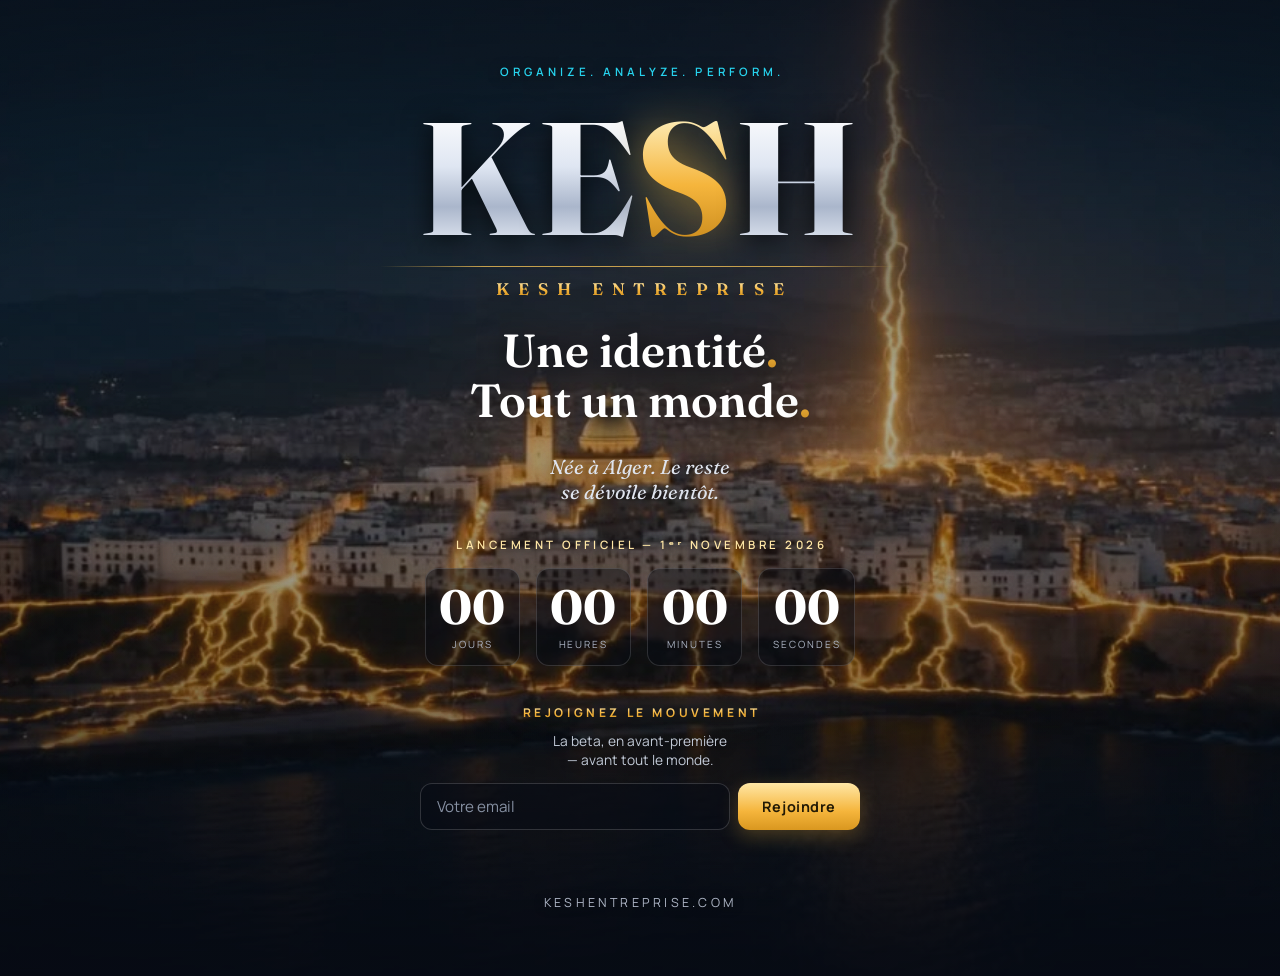
==== index.html @ 9e6f1f20 "feat(teaser): touche Algérie dans le slogan — "Née à Alger" - Sous-titre : "Née à Alger. Le reste se" ====
<!doctype html>
<html lang="fr">
<head>
<meta charset="utf-8">
<meta name="viewport" content="width=device-width, initial-scale=1, viewport-fit=cover">
<title>KESH Entreprise — Une identité. Tout un monde.</title>
<meta name="description" content="Née à Alger. Le reste se dévoile bientôt. Rejoignez le mouvement — avant tout le monde. Lancement : 01.11.2026.">
<meta property="og:site_name" content="KESH">
<meta property="og:type" content="website">
<meta property="og:url" content="https://keshentreprise.com">
<meta property="og:locale" content="fr_FR">
<meta property="og:title" content="KESH — Une identité. Tout un monde.">
<meta property="og:description" content="Née à Alger. Le reste se dévoile bientôt. Rejoignez le mouvement — avant tout le monde. 01.11.2026.">
<meta property="og:image" content="https://keshentreprise.com/assets/og-image.jpg?v=2">
<meta property="og:image:secure_url" content="https://keshentreprise.com/assets/og-image.jpg?v=2">
<meta property="og:image:type" content="image/jpeg">
<meta property="og:image:width" content="1200">
<meta property="og:image:height" content="630">
<meta property="og:image:alt" content="KESH — Une identité. Tout un monde.">
<meta name="twitter:card" content="summary_large_image">
<meta name="twitter:title" content="KESH — Une identité. Tout un monde.">
<meta name="twitter:description" content="Née à Alger. Le reste se dévoile bientôt. Rejoignez le mouvement — avant tout le monde. 01.11.2026.">
<meta name="twitter:image" content="https://keshentreprise.com/assets/og-image.jpg?v=2">
<meta name="theme-color" content="#070b14">
<link rel="preconnect" href="https://fonts.googleapis.com">
<link rel="preconnect" href="https://fonts.gstatic.com" crossorigin>
<link href="https://fonts.googleapis.com/css2?family=Fraunces:ital,opsz,wght@0,9..144,400;0,9..144,600;0,9..144,700;1,9..144,400&family=Manrope:wght@400;500;600;700;800&display=swap" rel="stylesheet">
<style>
  :root{
    --navy:#070b14; --text:#fff; --body:#c7d0db; --cyan:#27d3ee; --gold:#c6a14f; --gold-hot:#ffe7a6;
    --gold-grad:linear-gradient(180deg,#fff6cc 0%,#f5b53c 55%,#c6871a 100%);
    --chrome:linear-gradient(180deg,#ffffff 0%,#dfe6f2 42%,#aab6cb 70%,#e9eef7 100%);
  }
  *{box-sizing:border-box;margin:0;padding:0}
  html,body{height:100%}
  body{font-family:"Manrope",ui-sans-serif,system-ui,sans-serif;color:var(--body);background:var(--navy);overflow-x:hidden;-webkit-font-smoothing:antialiased}

  .grain{position:fixed;inset:0;z-index:2;pointer-events:none;opacity:.05;mix-blend-mode:overlay;
    background-image:url("data:image/svg+xml,%3Csvg xmlns='http://www.w3.org/2000/svg'%3E%3Cfilter id='n'%3E%3CfeTurbulence type='fractalNoise' baseFrequency='0.82' numOctaves='2' stitchTiles='stitch'/%3E%3C/filter%3E%3Crect width='100%25' height='100%25' filter='url(%23n)'/%3E%3C/svg%3E");}

  .hero{position:relative;min-height:100svh;display:flex;align-items:center;justify-content:center;overflow:hidden;
    padding:calc(clamp(2.4rem,6vw,4rem) + env(safe-area-inset-top)) 1.25rem clamp(2.6rem,6vw,4rem)}

  /* Fond = la vidéo (baie d'Alger / foudre dorée). Sous la vidéo, une couche image animée en CSS
     pur (Ken Burns) : elle bouge sur TOUS les appareils même si l'autoplay vidéo est bloqué (mobile).
     La vidéo se fond par-dessus dès qu'elle démarre. Rien d'autre — simple et fluide. */
  .hero-kb{position:absolute;inset:-4% -4% -4% -4%;z-index:0;
    background:url("assets/baie-alger.jpg") center 42%/cover no-repeat;
    transform-origin:52% 42%;animation:kenburns 34s ease-in-out infinite alternate;will-change:transform}
  .hero-video{position:absolute;inset:0;width:100%;height:100%;object-fit:cover;object-position:center 42%;
    z-index:0;opacity:0;transition:opacity 1.2s ease}
  .hero-video.playing{opacity:1}
  .hero-scrim{position:absolute;inset:0;z-index:1;pointer-events:none;
    background:linear-gradient(180deg, rgba(7,11,20,.78) 0%, rgba(7,11,20,.34) 40%, rgba(7,11,20,.46) 70%, rgba(7,11,20,.92) 100%),radial-gradient(120% 85% at 50% 38%, transparent 42%, rgba(7,11,20,.55) 100%)}

  .content{position:relative;z-index:3;display:flex;flex-direction:column;align-items:center;text-align:center;gap:clamp(1.05rem,2.6vw,1.7rem);width:100%}
  .signature{font-size:clamp(.6rem,1.5vw,.72rem);letter-spacing:.36em;text-transform:uppercase;color:var(--cyan);padding-left:.36em;font-weight:600;text-shadow:0 1px 12px rgba(0,0,0,.7)}
  .stage{display:flex;flex-direction:column;align-items:center;gap:clamp(.45rem,1.4vw,.75rem)}
  .wordmark{display:inline-flex;align-items:baseline;justify-content:center;font-family:"Fraunces",Georgia,serif;font-weight:700;line-height:.9;font-size:clamp(3.8rem,18vw,10rem);letter-spacing:.02em}
  .wordmark span{background:var(--chrome);-webkit-background-clip:text;background-clip:text;color:transparent;filter:drop-shadow(0 3px 14px rgba(0,0,0,.75))}
  .wordmark .s-gold{background:var(--gold-grad);-webkit-background-clip:text;background-clip:text;color:transparent;filter:drop-shadow(0 0 22px rgba(245,181,60,.6))}
  .lockrule{width:clamp(220px,44vw,520px);height:1px;background:linear-gradient(90deg,transparent,var(--gold) 20%,var(--gold) 80%,transparent);margin-top:.25rem}
  .lockword{font-family:"Fraunces",serif;font-weight:600;font-size:clamp(.78rem,2vw,1.05rem);letter-spacing:.52em;text-transform:uppercase;background:var(--gold-grad);-webkit-background-clip:text;background-clip:text;color:transparent;padding-left:.52em}
  .tagline{font-family:"Fraunces",serif;font-weight:600;font-size:clamp(1.5rem,5vw,2.9rem);color:#fff;text-wrap:balance;line-height:1.08;text-shadow:0 2px 24px rgba(0,0,0,.75);max-width:16ch}
  .tagline .dot{background:var(--gold-grad);-webkit-background-clip:text;background-clip:text;color:transparent}
  .subtag{font-family:"Fraunces",serif;font-style:italic;font-weight:400;font-size:clamp(.95rem,2.4vw,1.25rem);color:#dfe4ee;text-wrap:balance;max-width:26ch;text-shadow:0 1px 16px rgba(0,0,0,.75)}

  .countdown{display:flex;flex-direction:column;align-items:center;gap:clamp(.7rem,1.8vw,1rem);margin-top:.4rem}
  .cd-label{font-size:clamp(.6rem,1.4vw,.72rem);letter-spacing:.3em;text-transform:uppercase;color:var(--gold-hot);padding-left:.3em;font-weight:600;text-shadow:0 1px 10px rgba(0,0,0,.75)}
  .cd-grid{display:flex;flex-wrap:wrap;justify-content:center;gap:clamp(.5rem,2.4vw,1rem)}
  .cd-cell{display:flex;flex-direction:column;align-items:center;gap:.4rem;min-width:clamp(60px,15vw,94px);padding:clamp(.6rem,1.6vw,.85rem) clamp(.5rem,1.5vw,.85rem);border:1px solid rgba(255,255,255,.14);border-radius:13px;background:rgba(7,11,20,.42);backdrop-filter:blur(6px);-webkit-backdrop-filter:blur(6px)}
  .num{font-family:"Fraunces",serif;font-size:clamp(1.8rem,6.5vw,3rem);font-weight:700;line-height:1;font-variant-numeric:tabular-nums;color:#fff}
  .unit{font-size:clamp(.52rem,1.3vw,.62rem);letter-spacing:.2em;text-transform:uppercase;color:#aeb6c6}

  /* Waitlist beta : « rejoignez le mouvement » (exclusivité), email → Supabase. */
  .join{display:flex;flex-direction:column;align-items:center;gap:clamp(.4rem,1.3vw,.6rem);margin-top:.7rem;width:100%}
  .join-label{font-size:clamp(.62rem,1.5vw,.75rem);letter-spacing:.3em;text-transform:uppercase;font-weight:700;padding-left:.3em;
    background:var(--gold-grad);-webkit-background-clip:text;background-clip:text;color:transparent;filter:drop-shadow(0 0 14px rgba(245,181,60,.35))}
  .join-sub{font-size:clamp(.72rem,1.7vw,.86rem);color:#c1c9d6;text-wrap:balance;max-width:34ch;text-shadow:0 1px 10px rgba(0,0,0,.7)}
  .join-form{display:flex;flex-wrap:wrap;justify-content:center;gap:.5rem;width:100%;max-width:440px;margin-top:.25rem}
  .join-input{flex:1 1 210px;min-width:0;padding:.78rem 1rem;border-radius:12px;border:1px solid rgba(255,255,255,.16);
    background:rgba(7,11,20,.5);backdrop-filter:blur(6px);-webkit-backdrop-filter:blur(6px);
    color:#fff;font-family:inherit;font-size:.95rem;outline:none;transition:border-color .2s,box-shadow .2s}
  .join-input::placeholder{color:#8791a3}
  .join-input:focus{border-color:rgba(255,231,166,.65);box-shadow:0 0 0 3px rgba(245,181,60,.16)}
  .join-btn{flex:0 0 auto;padding:.78rem 1.5rem;border-radius:12px;border:0;cursor:pointer;
    font-family:inherit;font-weight:700;font-size:.9rem;letter-spacing:.04em;color:#231a05;
    background:linear-gradient(180deg,#ffe7a6,#f5b53c 60%,#d9971f);box-shadow:0 6px 20px rgba(245,181,60,.28);
    transition:transform .12s ease,box-shadow .2s,filter .2s}
  .join-btn:hover{transform:translateY(-1px);box-shadow:0 9px 26px rgba(245,181,60,.42);filter:brightness(1.05)}
  .join-btn:active{transform:translateY(0)}
  .join-btn:disabled{opacity:.6;cursor:default;transform:none}
  .join-msg{min-height:1.1em;font-size:.82rem;letter-spacing:.01em;color:#aeb6c6;transition:color .2s;text-shadow:0 1px 8px rgba(0,0,0,.6)}
  .join-msg.ok{color:var(--gold-hot)}
  .join-msg.err{color:#ff8a9c}
  .join.done .join-form{display:none}
  .join.done .join-sub{display:none}

  .foot{margin-top:.5rem}
  .foot .site{font-size:clamp(.66rem,1.5vw,.78rem);letter-spacing:.26em;text-transform:uppercase;color:#aeb6c6;text-shadow:0 1px 10px rgba(0,0,0,.75)}

  @keyframes kenburns{0%{transform:scale(1.05) translate3d(0,0,0)}100%{transform:scale(1.15) translate3d(0,-1.6%,0)}}
  @keyframes rise{0%{opacity:0;transform:translateY(14px)}100%{opacity:1;transform:none}}

  /* Apparition douce du contenu au chargement (une fois). Simple, léger, fluide.
     En reduced-motion : tout visible direct, le fond garde son Ken Burns doux. */
  @media (prefers-reduced-motion:no-preference){
    .content > *{opacity:0;animation:rise .85s cubic-bezier(.16,1,.3,1) both}
    .signature{animation-delay:.15s}
    .stage{animation-delay:.35s}
    .tagline{animation-delay:.6s}
    .subtag{animation-delay:.75s}
    .countdown{animation-delay:.92s}
    .join{animation-delay:1.08s}
    .foot{animation-delay:1.25s}
  }
</style>
<noscript><style>
  .content > *{opacity:1!important;animation:none!important}
</style></noscript>
</head>
<body>
  <div class="hero">
    <div class="hero-kb" aria-hidden="true"></div>
    <video class="hero-video" id="herovid" autoplay loop muted playsinline preload="auto" poster="assets/baie-alger.jpg"><source src="assets/baie-alger.mp4" type="video/mp4"></video>
    <div class="hero-scrim" aria-hidden="true"></div>

    <div class="content">
      <p class="signature">Organize. Analyze. Perform.</p>
      <div class="stage">
        <h1 class="wordmark" aria-label="KESH"><span>K</span><span>E</span><span class="s-gold">S</span><span>H</span></h1>
        <div class="lockrule"></div>
        <div class="lockword">Kesh Entreprise</div>
      </div>
      <h2 class="tagline">Une identité<span class="dot">.</span> Tout un monde<span class="dot">.</span></h2>
      <p class="subtag">Née à Alger. Le reste se dévoile bientôt.</p>

      <section class="countdown" aria-label="Compte à rebours avant le lancement">
        <p class="cd-label">Lancement officiel — 1ᵉʳ novembre 2026</p>
        <div class="cd-grid">
          <div class="cd-cell"><span class="num" id="dd">00</span><span class="unit">Jours</span></div>
          <div class="cd-cell"><span class="num" id="hh">00</span><span class="unit">Heures</span></div>
          <div class="cd-cell"><span class="num" id="mm">00</span><span class="unit">Minutes</span></div>
          <div class="cd-cell"><span class="num" id="ss">00</span><span class="unit">Secondes</span></div>
        </div>
      </section>

      <section class="join" aria-label="Rejoindre la beta en avant-première">
        <p class="join-label">Rejoignez le mouvement</p>
        <p class="join-sub">La beta, en avant-première — avant tout le monde.</p>
        <form class="join-form" id="wlform" novalidate>
          <input class="join-input" id="wlemail" type="email" name="email" inputmode="email" autocomplete="email" spellcheck="false" placeholder="Votre email" aria-label="Votre email" required>
          <button class="join-btn" id="wlbtn" type="submit">Rejoindre</button>
        </form>
        <p class="join-msg" id="wlmsg" role="status" aria-live="polite"></p>
      </section>

      <div class="foot"><span class="site">keshentreprise.com</span></div>
    </div>
  </div>

  <div class="grain" aria-hidden="true"></div>

  <script>
  (function(){
    "use strict";

    /* ————— Compte à rebours ————— */
    var target = new Date("2026-11-01T00:00:00+01:00").getTime();
    var pad = function(n){ return String(n).padStart(2, "0"); };
    var el = { dd:document.getElementById("dd"), hh:document.getElementById("hh"), mm:document.getElementById("mm"), ss:document.getElementById("ss") };
    var timer = null;
    function tick(){
      var diff = target - Date.now();
      if (diff <= 0){ el.dd.textContent = el.hh.textContent = el.mm.textContent = el.ss.textContent = "00"; if (timer) clearInterval(timer); return; }
      var s = Math.floor(diff/1000);
      el.dd.textContent = pad(Math.floor(s/86400)); el.hh.textContent = pad(Math.floor((s%86400)/3600));
      el.mm.textContent = pad(Math.floor((s%3600)/60)); el.ss.textContent = pad(s%60);
    }
    tick(); timer = setInterval(tick, 1000);

    /* ————— Vidéo : fondu quand elle démarre. Sur mobile sans autoplay, la couche image
       Ken Burns dessous prend le relais et bouge quand même. ————— */
    var vid = document.getElementById("herovid");
    if (vid){
      vid.addEventListener("playing", function(){ vid.classList.add("playing"); });
      var kick = function(){ var p = vid.play(); if (p && p.catch) p.catch(function(){}); };
      vid.addEventListener("canplay", kick); kick();
    }

    /* ————— Waitlist beta → Supabase (insertion anonyme, table teaser_waitlist, RLS insert-only) ————— */
    var form = document.getElementById("wlform");
    if (form){
      var SB_URL = "https://npjwpvszpxgwhpcfxefd.supabase.co";
      var SB_KEY = "sb_publishable_N6B3tphdHEzWkWIS2cQVFw_fpT9Lupr";
      var input = document.getElementById("wlemail"), btn = document.getElementById("wlbtn"),
          msg = document.getElementById("wlmsg"), join = document.querySelector(".join");
      var sent = false, reEmail = /^[^@\s]+@[^@\s]+\.[^@\s]+$/;
      function say(t, cls){ msg.textContent = t; msg.className = "join-msg" + (cls ? " " + cls : ""); }
      form.addEventListener("submit", function(e){
        e.preventDefault();
        if (sent) return;
        var email = (input.value || "").trim().toLowerCase();
        if (!reEmail.test(email) || email.length > 320){ say("Email invalide.", "err"); input.focus(); return; }
        btn.disabled = true; say("Un instant…", "");
        fetch(SB_URL + "/rest/v1/teaser_waitlist", {
          method: "POST",
          headers: {
            "apikey": SB_KEY,
            "Authorization": "Bearer " + SB_KEY,
            "Content-Type": "application/json",
            "Prefer": "return=minimal"
          },
          body: JSON.stringify({
            email: email, source: "teaser",
            user_agent: (navigator.userAgent || "").slice(0, 300),
            referrer: (document.referrer || "").slice(0, 300)
          })
        }).then(function(r){
          if (r.ok || r.status === 409){
            sent = true; join.classList.add("done");
            say("⚡ Vous êtes dans le mouvement. On revient vers vous.", "ok");
          } else {
            btn.disabled = false; say("Oups — réessayez dans un instant.", "err");
          }
        }).catch(function(){
          btn.disabled = false; say("Connexion impossible — réessayez.", "err");
        });
      });
    }
  })();
  </script>
</body>
</html>
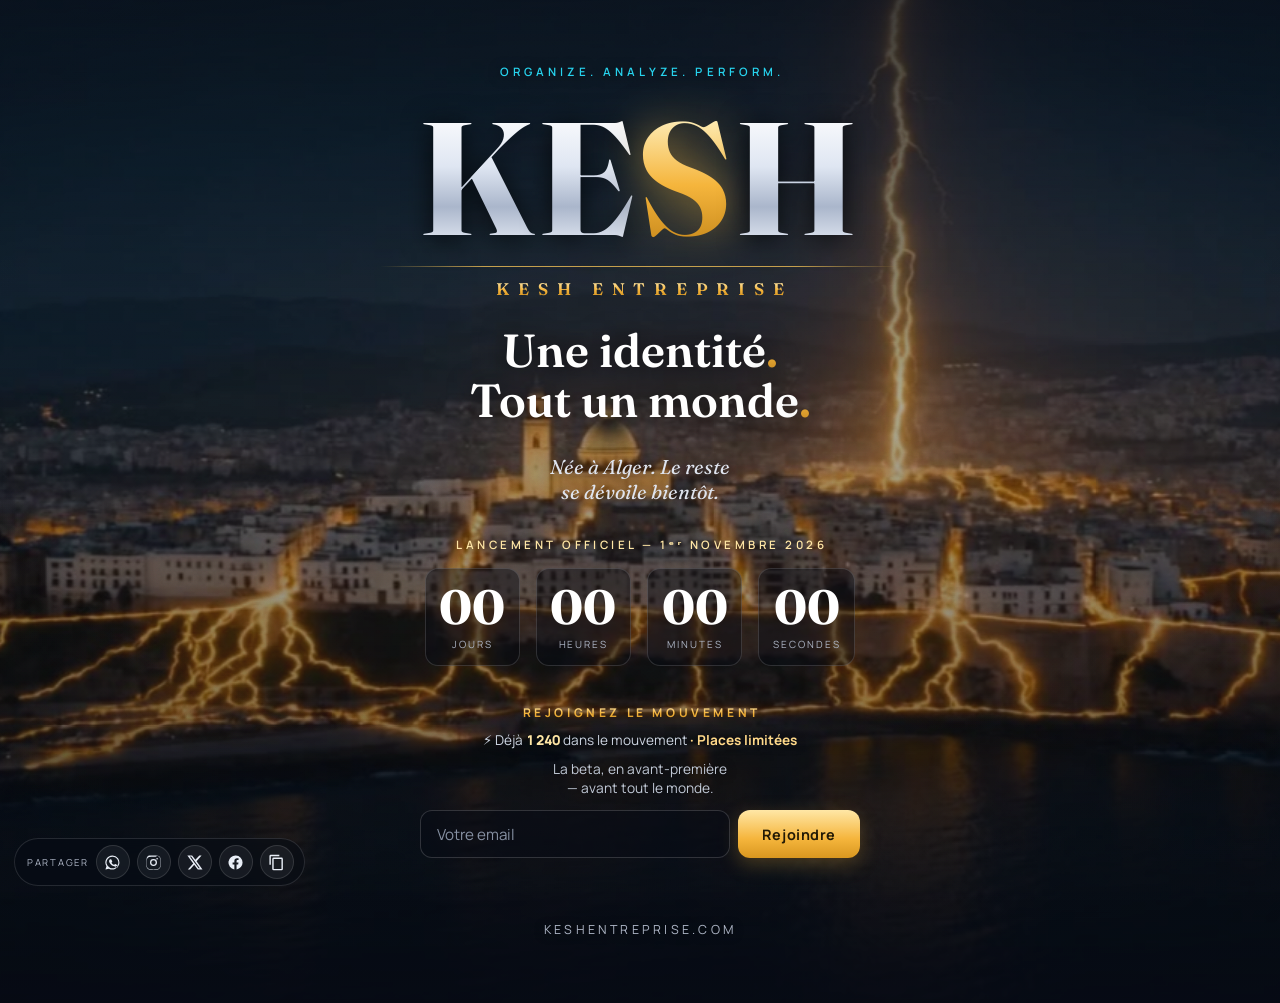
==== commit c93a141c: "feat(teaser): social proof + FOMO + barre de partage - Compteur "Déjà X dans le mouvement" (base 124" ====
--- a/index.html
+++ b/index.html
@@ -95,6 +95,25 @@
   .join-msg.err{color:#ff8a9c}
   .join.done .join-form{display:none}
   .join.done .join-sub{display:none}
+  .join-count{font-size:clamp(.72rem,1.6vw,.85rem);color:#cdd5e2;text-shadow:0 1px 8px rgba(0,0,0,.6)}
+  .join-count #wlcount{color:var(--gold-hot);font-weight:800;font-variant-numeric:tabular-nums}
+  .join-count .lim{color:#ffd98a;font-weight:700;white-space:nowrap}
+
+  /* Partage (bas-gauche) */
+  .share{position:fixed;left:calc(14px + env(safe-area-inset-left));bottom:calc(14px + env(safe-area-inset-bottom));z-index:4;
+    display:flex;align-items:center;gap:7px;padding:6px 10px;border-radius:999px;
+    background:rgba(7,11,20,.55);border:1px solid rgba(255,255,255,.12);backdrop-filter:blur(9px);-webkit-backdrop-filter:blur(9px)}
+  .share-lbl{font-size:.6rem;letter-spacing:.18em;text-transform:uppercase;color:#aeb6c6;padding-left:2px}
+  .sbtn{display:flex;align-items:center;justify-content:center;width:34px;height:34px;border-radius:50%;
+    border:1px solid rgba(255,255,255,.12);background:rgba(255,255,255,.06);color:#e9eef7;cursor:pointer;text-decoration:none;padding:0;
+    transition:transform .12s ease,background .2s,color .2s,border-color .2s}
+  .sbtn:hover{transform:translateY(-2px);background:rgba(245,181,60,.18);color:#ffe7a6;border-color:rgba(245,181,60,.5)}
+  .sbtn svg{width:17px;height:17px;fill:currentColor;display:block}
+  .toast{position:fixed;left:calc(14px + env(safe-area-inset-left));bottom:calc(64px + env(safe-area-inset-bottom));z-index:6;
+    padding:.5rem .8rem;border-radius:10px;background:rgba(7,11,20,.92);border:1px solid rgba(245,181,60,.45);color:#ffe7a6;
+    font-size:.8rem;max-width:min(78vw,320px);opacity:0;transform:translateY(6px);pointer-events:none;transition:opacity .25s,transform .25s}
+  .toast.show{opacity:1;transform:none}
+  @media (max-width:430px){.share-lbl{display:none}.share{gap:5px;padding:6px 8px}.sbtn{width:32px;height:32px}}
 
   .foot{margin-top:.5rem}
   .foot .site{font-size:clamp(.66rem,1.5vw,.78rem);letter-spacing:.26em;text-transform:uppercase;color:#aeb6c6;text-shadow:0 1px 10px rgba(0,0,0,.75)}
@@ -147,6 +166,7 @@
 
       <section class="join" aria-label="Rejoindre la beta en avant-première">
         <p class="join-label">Rejoignez le mouvement</p>
+        <p class="join-count">⚡ Déjà <span id="wlcount">1&nbsp;240</span> dans le mouvement <span class="lim">· Places limitées</span></p>
         <p class="join-sub">La beta, en avant-première — avant tout le monde.</p>
         <form class="join-form" id="wlform" novalidate>
           <input class="join-input" id="wlemail" type="email" name="email" inputmode="email" autocomplete="email" spellcheck="false" placeholder="Votre email" aria-label="Votre email" required>
@@ -158,6 +178,16 @@
       <div class="foot"><span class="site">keshentreprise.com</span></div>
     </div>
   </div>
+
+  <nav class="share" aria-label="Partager KESH">
+    <span class="share-lbl">Partager</span>
+    <a class="sbtn" id="sh-wa" href="#" target="_blank" rel="noopener" aria-label="Partager sur WhatsApp"><svg viewBox="0 0 24 24" aria-hidden="true"><path d="M12 2a10 10 0 0 0-8.5 15.3L2 22l4.8-1.3A10 10 0 1 0 12 2zm0 1.8a8.2 8.2 0 0 1 6.9 12.6l-.3.4.7 2.6-2.7-.7-.4.2A8.2 8.2 0 1 1 12 3.8zm-3.1 3.7c-.2 0-.5 0-.7.3-.3.3-1 1-1 2.3s1 2.7 1.2 2.9c.1.2 2 3 4.7 4.1 2.3 1 2.8.8 3.3.8s1.6-.7 1.9-1.3c.2-.7.2-1.2.1-1.3l-.5-.3-1.9-.9c-.2-.1-.4-.2-.6.1l-.8 1c-.1.2-.3.2-.5.1a6.6 6.6 0 0 1-2-1.2 7.3 7.3 0 0 1-1.3-1.7c-.2-.3 0-.4.1-.6l.4-.4.3-.5v-.5l-.9-2.1c-.2-.5-.4-.4-.6-.4z"/></svg></a>
+    <button class="sbtn" id="sh-ig" type="button" aria-label="Partager sur Instagram"><svg viewBox="0 0 24 24" aria-hidden="true"><path d="M12 2.2c3.2 0 3.6 0 4.9.1 1.2 0 1.8.2 2.2.4.6.2 1 .5 1.4.9.4.4.7.8.9 1.4.2.4.4 1 .4 2.2.1 1.3.1 1.7.1 4.9s0 3.6-.1 4.9c0 1.2-.2 1.8-.4 2.2-.2.6-.5 1-.9 1.4-.4.4-.8.7-1.4.9-.4.2-1 .4-2.2.4-1.3.1-1.7.1-4.9.1s-3.6 0-4.9-.1c-1.2 0-1.8-.2-2.2-.4a3.7 3.7 0 0 1-1.4-.9 3.7 3.7 0 0 1-.9-1.4c-.2-.4-.4-1-.4-2.2C2.2 15.6 2.2 15.2 2.2 12s0-3.6.1-4.9c0-1.2.2-1.8.4-2.2.2-.6.5-1 .9-1.4.4-.4.8-.7 1.4-.9.4-.2 1-.4 2.2-.4C8.4 2.2 8.8 2.2 12 2.2zm0 1.8c-3.1 0-3.5 0-4.7.1-1.1 0-1.7.2-2.1.4-.5.2-.9.4-1.3.8-.4.4-.6.8-.8 1.3-.2.4-.3 1-.4 2.1C2.6 8.5 2.6 8.9 2.6 12s0 3.5.1 4.7c0 1.1.2 1.7.4 2.1.2.5.4.9.8 1.3.4.4.8.6 1.3.8.4.2 1 .3 2.1.4 1.2.1 1.6.1 4.7.1s3.5 0 4.7-.1c1.1 0 1.7-.2 2.1-.4.5-.2.9-.4 1.3-.8.4-.4.6-.8.8-1.3.2-.4.3-1 .4-2.1.1-1.2.1-1.6.1-4.7s0-3.5-.1-4.7c0-1.1-.2-1.7-.4-2.1a3.4 3.4 0 0 0-.8-1.3 3.4 3.4 0 0 0-1.3-.8c-.4-.2-1-.3-2.1-.4C15.5 4 15.1 4 12 4zm0 3.1a4.9 4.9 0 1 1 0 9.8 4.9 4.9 0 0 1 0-9.8zm0 1.8a3.1 3.1 0 1 0 0 6.2 3.1 3.1 0 0 0 0-6.2zm5.1-3.3a1.15 1.15 0 1 1 0 2.3 1.15 1.15 0 0 1 0-2.3z"/></svg></button>
+    <a class="sbtn" id="sh-x" href="#" target="_blank" rel="noopener" aria-label="Partager sur X"><svg viewBox="0 0 24 24" aria-hidden="true"><path d="M18.9 2H22l-7.1 8.1L23.3 22h-6.6l-5.1-6.7L5.7 22H2.6l7.6-8.7L1.9 2h6.7l4.6 6.1L18.9 2zm-1.1 18h1.7L7.3 3.7H5.4L17.8 20z"/></svg></a>
+    <a class="sbtn" id="sh-fb" href="#" target="_blank" rel="noopener" aria-label="Partager sur Facebook"><svg viewBox="0 0 24 24" aria-hidden="true"><path d="M22 12a10 10 0 1 0-11.6 9.9v-7H7.9V12h2.5V9.8c0-2.5 1.5-3.8 3.7-3.8 1.1 0 2.2.2 2.2.2v2.4h-1.2c-1.2 0-1.6.8-1.6 1.6V12h2.7l-.4 2.9h-2.3v7A10 10 0 0 0 22 12z"/></svg></a>
+    <button class="sbtn" id="sh-cp" type="button" aria-label="Copier le lien"><svg viewBox="0 0 24 24" aria-hidden="true"><path d="M16 1H4a2 2 0 0 0-2 2v12h2V3h12V1zm3 4H8a2 2 0 0 0-2 2v14a2 2 0 0 0 2 2h11a2 2 0 0 0 2-2V7a2 2 0 0 0-2-2zm0 16H8V7h11v14z"/></svg></button>
+  </nav>
+  <div class="toast" id="toast" role="status" aria-live="polite"></div>
 
   <div class="grain" aria-hidden="true"></div>
 
@@ -188,11 +218,25 @@
       vid.addEventListener("canplay", kick); kick();
     }
 
+    var SB_URL = "https://npjwpvszpxgwhpcfxefd.supabase.co";
+    var SB_KEY = "sb_publishable_N6B3tphdHEzWkWIS2cQVFw_fpT9Lupr";
+
+    /* ————— Compteur waitlist : base de départ + vrais inscrits. La RPC ne renvoie QUE le total
+       (jamais les emails). Fallback = la base seule si le réseau échoue. ————— */
+    var BASE_COUNT = 1240;
+    var countEl = document.getElementById("wlcount");
+    var live = BASE_COUNT;
+    function fmtN(n){ try { return n.toLocaleString("fr-FR"); } catch(e){ return String(n); } }
+    function setCount(n){ if (countEl) countEl.textContent = fmtN(n); }
+    setCount(BASE_COUNT);
+    fetch(SB_URL + "/rest/v1/rpc/teaser_waitlist_count", { method:"POST", headers:{ "apikey":SB_KEY, "Authorization":"Bearer "+SB_KEY, "Content-Type":"application/json" }, body:"{}" })
+      .then(function(r){ return r.ok ? r.json() : null; })
+      .then(function(real){ if (typeof real === "number" && real >= 0){ live = BASE_COUNT + real; setCount(live); } })
+      .catch(function(){});
+
     /* ————— Waitlist beta → Supabase (insertion anonyme, table teaser_waitlist, RLS insert-only) ————— */
     var form = document.getElementById("wlform");
     if (form){
-      var SB_URL = "https://npjwpvszpxgwhpcfxefd.supabase.co";
-      var SB_KEY = "sb_publishable_N6B3tphdHEzWkWIS2cQVFw_fpT9Lupr";
       var input = document.getElementById("wlemail"), btn = document.getElementById("wlbtn"),
           msg = document.getElementById("wlmsg"), join = document.querySelector(".join");
       var sent = false, reEmail = /^[^@\s]+@[^@\s]+\.[^@\s]+$/;
@@ -219,6 +263,7 @@
         }).then(function(r){
           if (r.ok || r.status === 409){
             sent = true; join.classList.add("done");
+            live++; setCount(live);
             say("⚡ Vous êtes dans le mouvement. On revient vers vous.", "ok");
           } else {
             btn.disabled = false; say("Oups — réessayez dans un instant.", "err");
@@ -228,6 +273,19 @@
         });
       });
     }
+
+    /* ————— Partage (bas-gauche) : WhatsApp / Instagram / X / Facebook / copier le lien ————— */
+    var SHARE_URL = "https://keshentreprise.com";
+    var SHARE_TXT = "KESH — Une identité. Tout un monde. Née à Alger. ⚡ Rejoins le mouvement avant tout le monde 👉";
+    var toastEl = document.getElementById("toast"), toastH = null;
+    function toast(m){ if (!toastEl) return; toastEl.textContent = m; toastEl.classList.add("show"); if (toastH) clearTimeout(toastH); toastH = setTimeout(function(){ toastEl.classList.remove("show"); }, 2600); }
+    function legacyCopy(){ try { var i = document.createElement("input"); i.value = SHARE_URL; i.style.position = "fixed"; i.style.opacity = "0"; document.body.appendChild(i); i.select(); document.execCommand("copy"); document.body.removeChild(i); } catch(e){} }
+    function copyLink(m){ if (navigator.clipboard && navigator.clipboard.writeText){ navigator.clipboard.writeText(SHARE_URL).then(function(){ toast(m); }, function(){ legacyCopy(); toast(m); }); } else { legacyCopy(); toast(m); } }
+    var wa = document.getElementById("sh-wa"); if (wa) wa.href = "https://wa.me/?text=" + encodeURIComponent(SHARE_TXT + " " + SHARE_URL);
+    var xg = document.getElementById("sh-x"); if (xg) xg.href = "https://twitter.com/intent/tweet?text=" + encodeURIComponent(SHARE_TXT) + "&url=" + encodeURIComponent(SHARE_URL);
+    var fb = document.getElementById("sh-fb"); if (fb) fb.href = "https://www.facebook.com/sharer/sharer.php?u=" + encodeURIComponent(SHARE_URL);
+    var ig = document.getElementById("sh-ig"); if (ig) ig.addEventListener("click", function(){ if (navigator.share){ navigator.share({ title:"KESH", text:SHARE_TXT, url:SHARE_URL }).catch(function(){}); } else { copyLink("Lien copié — colle-le dans ta story Insta ✨"); } });
+    var cp = document.getElementById("sh-cp"); if (cp) cp.addEventListener("click", function(){ copyLink("Lien copié ✅"); });
   })();
   </script>
 </body>
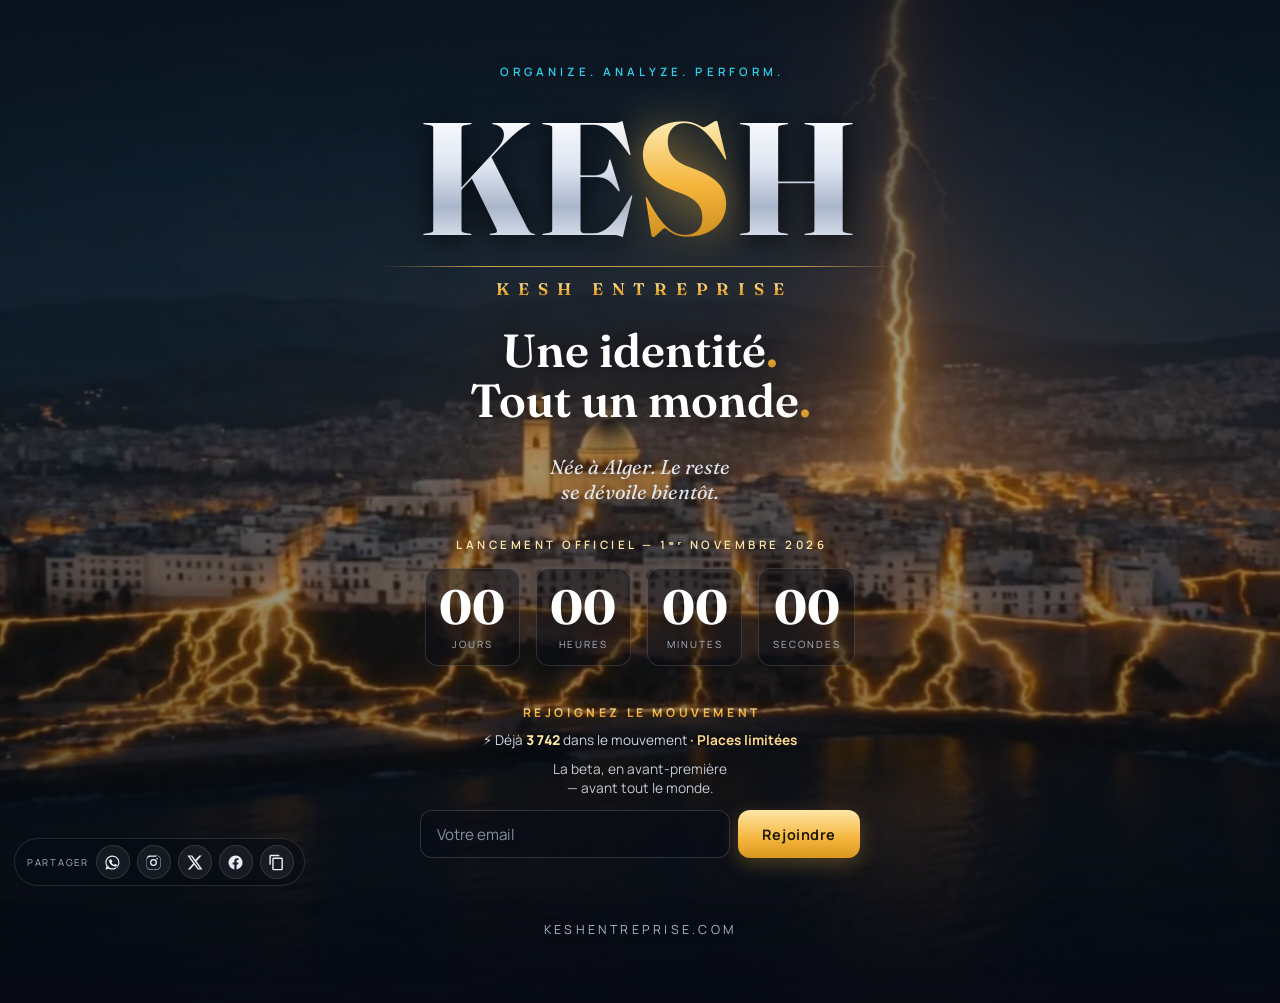
==== commit 1f9fdf4a: "feat(teaser): compteur waitlist à croissance douce dans le temps - Le nombre affiché = base 1240 + ~" ====
--- a/index.html
+++ b/index.html
@@ -221,17 +221,20 @@
     var SB_URL = "https://npjwpvszpxgwhpcfxefd.supabase.co";
     var SB_KEY = "sb_publishable_N6B3tphdHEzWkWIS2cQVFw_fpT9Lupr";
 
-    /* ————— Compteur waitlist : base de départ + vrais inscrits. La RPC ne renvoie QUE le total
-       (jamais les emails). Fallback = la base seule si le réseau échoue. ————— */
-    var BASE_COUNT = 1240;
+    /* ————— Compteur waitlist : base semée + croissance douce dans le temps + vrais inscrits.
+       (BASE/rythme réglables ci-dessous ; la RPC ne renvoie QUE le total, jamais les emails) ————— */
+    var BASE_COUNT = 1240;                    // base de départ
+    var GROW_START = Date.UTC(2026, 6, 20);   // 20 juil. 2026 (mois 0-indexé) — point de départ de la croissance
+    var GROW_PER_DAY = 18;                     // inscriptions "organiques" ajoutées par jour
+    var realCount = 0;
     var countEl = document.getElementById("wlcount");
-    var live = BASE_COUNT;
     function fmtN(n){ try { return n.toLocaleString("fr-FR"); } catch(e){ return String(n); } }
-    function setCount(n){ if (countEl) countEl.textContent = fmtN(n); }
-    setCount(BASE_COUNT);
+    function seededCount(){ return BASE_COUNT + Math.floor(Math.max(0, (Date.now() - GROW_START) / 86400000) * GROW_PER_DAY); }
+    function render(){ if (countEl) countEl.textContent = fmtN(seededCount() + realCount); }
+    render();
     fetch(SB_URL + "/rest/v1/rpc/teaser_waitlist_count", { method:"POST", headers:{ "apikey":SB_KEY, "Authorization":"Bearer "+SB_KEY, "Content-Type":"application/json" }, body:"{}" })
       .then(function(r){ return r.ok ? r.json() : null; })
-      .then(function(real){ if (typeof real === "number" && real >= 0){ live = BASE_COUNT + real; setCount(live); } })
+      .then(function(n){ if (typeof n === "number" && n >= 0){ realCount = n; render(); } })
       .catch(function(){});
 
     /* ————— Waitlist beta → Supabase (insertion anonyme, table teaser_waitlist, RLS insert-only) ————— */
@@ -263,7 +266,7 @@
         }).then(function(r){
           if (r.ok || r.status === 409){
             sent = true; join.classList.add("done");
-            live++; setCount(live);
+            realCount++; render();
             say("⚡ Vous êtes dans le mouvement. On revient vers vous.", "ok");
           } else {
             btn.disabled = false; say("Oups — réessayez dans un instant.", "err");
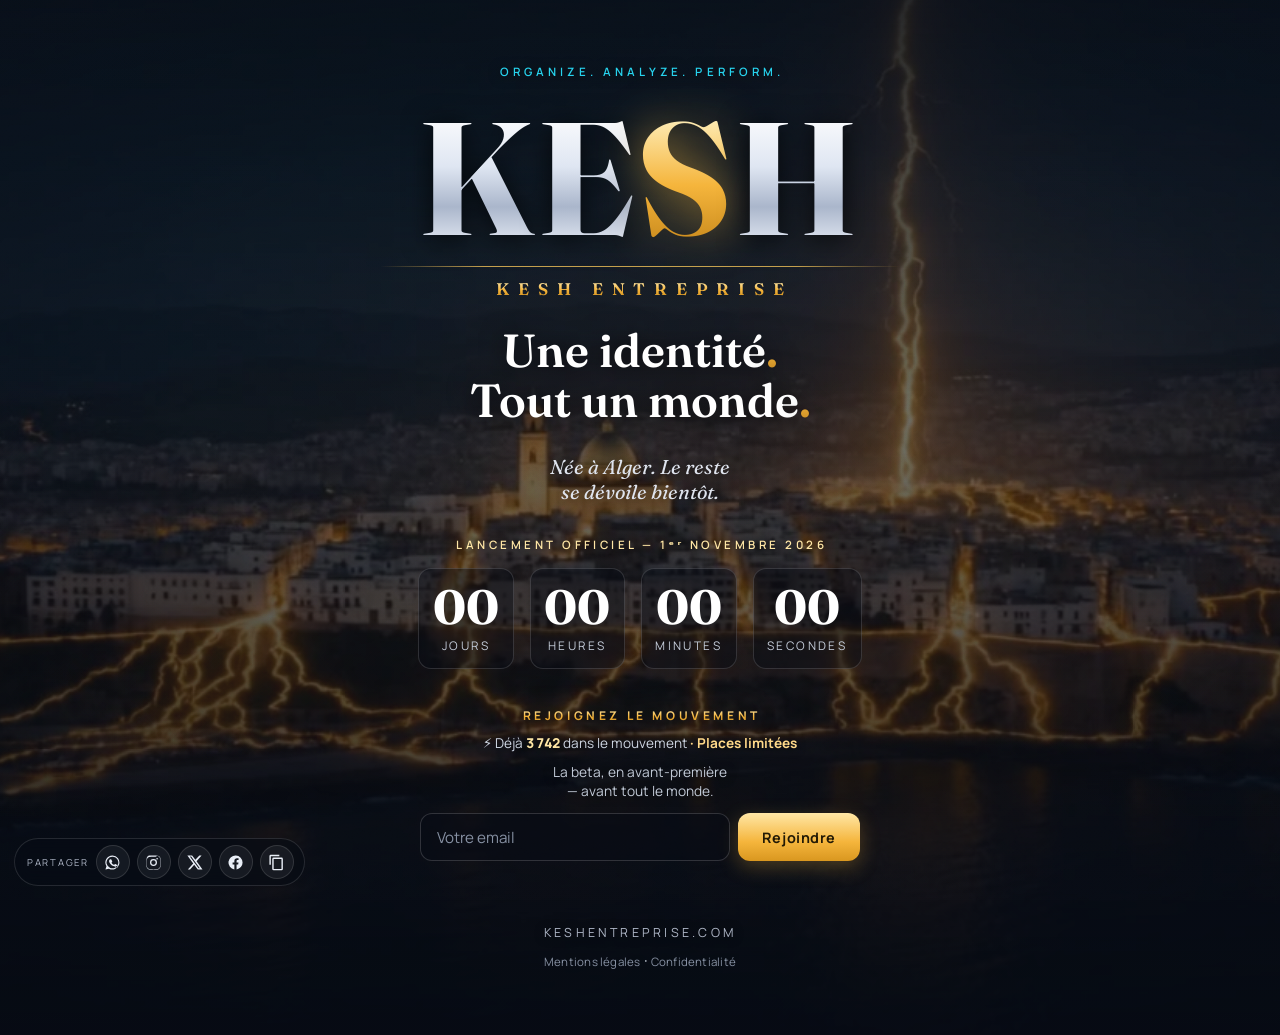
==== commit f93ba48e: "feat(teaser): durcissement M1 — favicon, SEO, accessibilité, pages légales - favicon S-éclair (favic" ====
--- a/index.html
+++ b/index.html
@@ -7,7 +7,7 @@
 <meta name="description" content="Née à Alger. Le reste se dévoile bientôt. Rejoignez le mouvement — avant tout le monde. Lancement : 01.11.2026.">
 <meta property="og:site_name" content="KESH">
 <meta property="og:type" content="website">
-<meta property="og:url" content="https://keshentreprise.com">
+<meta property="og:url" content="https://keshentreprise.com/">
 <meta property="og:locale" content="fr_FR">
 <meta property="og:title" content="KESH — Une identité. Tout un monde.">
 <meta property="og:description" content="Née à Alger. Le reste se dévoile bientôt. Rejoignez le mouvement — avant tout le monde. 01.11.2026.">
@@ -22,6 +22,9 @@
 <meta name="twitter:description" content="Née à Alger. Le reste se dévoile bientôt. Rejoignez le mouvement — avant tout le monde. 01.11.2026.">
 <meta name="twitter:image" content="https://keshentreprise.com/assets/og-image.jpg?v=2">
 <meta name="theme-color" content="#070b14">
+<link rel="canonical" href="https://keshentreprise.com/">
+<link rel="icon" href="/favicon.svg" type="image/svg+xml">
+<link rel="icon" href="/favicon.svg" sizes="any">
 <link rel="preconnect" href="https://fonts.googleapis.com">
 <link rel="preconnect" href="https://fonts.gstatic.com" crossorigin>
 <link href="https://fonts.googleapis.com/css2?family=Fraunces:ital,opsz,wght@0,9..144,400;0,9..144,600;0,9..144,700;1,9..144,400&family=Manrope:wght@400;500;600;700;800&display=swap" rel="stylesheet">
@@ -51,7 +54,7 @@
     z-index:0;opacity:0;transition:opacity 1.2s ease}
   .hero-video.playing{opacity:1}
   .hero-scrim{position:absolute;inset:0;z-index:1;pointer-events:none;
-    background:linear-gradient(180deg, rgba(7,11,20,.78) 0%, rgba(7,11,20,.34) 40%, rgba(7,11,20,.46) 70%, rgba(7,11,20,.92) 100%),radial-gradient(120% 85% at 50% 38%, transparent 42%, rgba(7,11,20,.55) 100%)}
+    background:linear-gradient(180deg, rgba(7,11,20,.82) 0%, rgba(7,11,20,.5) 40%, rgba(7,11,20,.6) 70%, rgba(7,11,20,.94) 100%),radial-gradient(120% 85% at 50% 38%, rgba(7,11,20,.18) 30%, rgba(7,11,20,.72) 100%)}
 
   .content{position:relative;z-index:3;display:flex;flex-direction:column;align-items:center;text-align:center;gap:clamp(1.05rem,2.6vw,1.7rem);width:100%}
   .signature{font-size:clamp(.6rem,1.5vw,.72rem);letter-spacing:.36em;text-transform:uppercase;color:var(--cyan);padding-left:.36em;font-weight:600;text-shadow:0 1px 12px rgba(0,0,0,.7)}
@@ -70,7 +73,7 @@
   .cd-grid{display:flex;flex-wrap:wrap;justify-content:center;gap:clamp(.5rem,2.4vw,1rem)}
   .cd-cell{display:flex;flex-direction:column;align-items:center;gap:.4rem;min-width:clamp(60px,15vw,94px);padding:clamp(.6rem,1.6vw,.85rem) clamp(.5rem,1.5vw,.85rem);border:1px solid rgba(255,255,255,.14);border-radius:13px;background:rgba(7,11,20,.42);backdrop-filter:blur(6px);-webkit-backdrop-filter:blur(6px)}
   .num{font-family:"Fraunces",serif;font-size:clamp(1.8rem,6.5vw,3rem);font-weight:700;line-height:1;font-variant-numeric:tabular-nums;color:#fff}
-  .unit{font-size:clamp(.52rem,1.3vw,.62rem);letter-spacing:.2em;text-transform:uppercase;color:#aeb6c6}
+  .unit{font-size:clamp(.66rem,1.6vw,.74rem);letter-spacing:.2em;text-transform:uppercase;color:#c6cedb}
 
   /* Waitlist beta : « rejoignez le mouvement » (exclusivité), email → Supabase. */
   .join{display:flex;flex-direction:column;align-items:center;gap:clamp(.4rem,1.3vw,.6rem);margin-top:.7rem;width:100%}
@@ -133,10 +136,25 @@
     .join{animation-delay:1.08s}
     .foot{animation-delay:1.25s}
   }
+  @media (prefers-reduced-motion:reduce){
+    .hero-kb{animation:none!important}
+    .hero-video{display:none!important}
+    .content > *{opacity:1!important;animation:none!important}
+  }
+  :focus-visible{outline:2px solid #ffe7a6;outline-offset:2px;border-radius:8px}
+  .foot .legal{margin-top:7px}
+  .foot .legal a{color:#8791a3;font-size:.72rem;text-decoration:none;letter-spacing:.02em}
+  .foot .legal a:hover{color:#ffe7a6}
 </style>
 <noscript><style>
   .content > *{opacity:1!important;animation:none!important}
 </style></noscript>
+<script type="application/ld+json">
+{"@context":"https://schema.org","@graph":[
+{"@type":"Organization","@id":"https://keshentreprise.com/#org","name":"KESH Entreprise","alternateName":"KESH","url":"https://keshentreprise.com/","logo":"https://keshentreprise.com/favicon.svg","slogan":"Une identité. Tout un monde.","foundingLocation":{"@type":"Place","name":"Alger, Algérie"}},
+{"@type":"WebSite","@id":"https://keshentreprise.com/#site","url":"https://keshentreprise.com/","name":"KESH Entreprise","inLanguage":"fr-FR","publisher":{"@id":"https://keshentreprise.com/#org"}}
+]}
+</script>
 </head>
 <body>
   <div class="hero">
@@ -145,7 +163,7 @@
     <div class="hero-scrim" aria-hidden="true"></div>
 
     <div class="content">
-      <p class="signature">Organize. Analyze. Perform.</p>
+      <p class="signature" lang="en">Organize. Analyze. Perform.</p>
       <div class="stage">
         <h1 class="wordmark" aria-label="KESH"><span>K</span><span>E</span><span class="s-gold">S</span><span>H</span></h1>
         <div class="lockrule"></div>
@@ -175,7 +193,9 @@
         <p class="join-msg" id="wlmsg" role="status" aria-live="polite"></p>
       </section>
 
-      <div class="foot"><span class="site">keshentreprise.com</span></div>
+      <div class="foot"><span class="site">keshentreprise.com</span>
+        <nav class="legal" aria-label="Informations légales"><a href="/mentions-legales.html">Mentions légales</a> · <a href="/confidentialite.html">Confidentialité</a></nav>
+      </div>
     </div>
   </div>
 
@@ -212,7 +232,9 @@
     /* ————— Vidéo : fondu quand elle démarre. Sur mobile sans autoplay, la couche image
        Ken Burns dessous prend le relais et bouge quand même. ————— */
     var vid = document.getElementById("herovid");
-    if (vid){
+    var reduceMotion = window.matchMedia && matchMedia("(prefers-reduced-motion: reduce)").matches;
+    if (vid && reduceMotion){ vid.removeAttribute("autoplay"); try { vid.pause(); } catch(e){} }
+    else if (vid){
       vid.addEventListener("playing", function(){ vid.classList.add("playing"); });
       var kick = function(){ var p = vid.play(); if (p && p.catch) p.catch(function(){}); };
       vid.addEventListener("canplay", kick); kick();
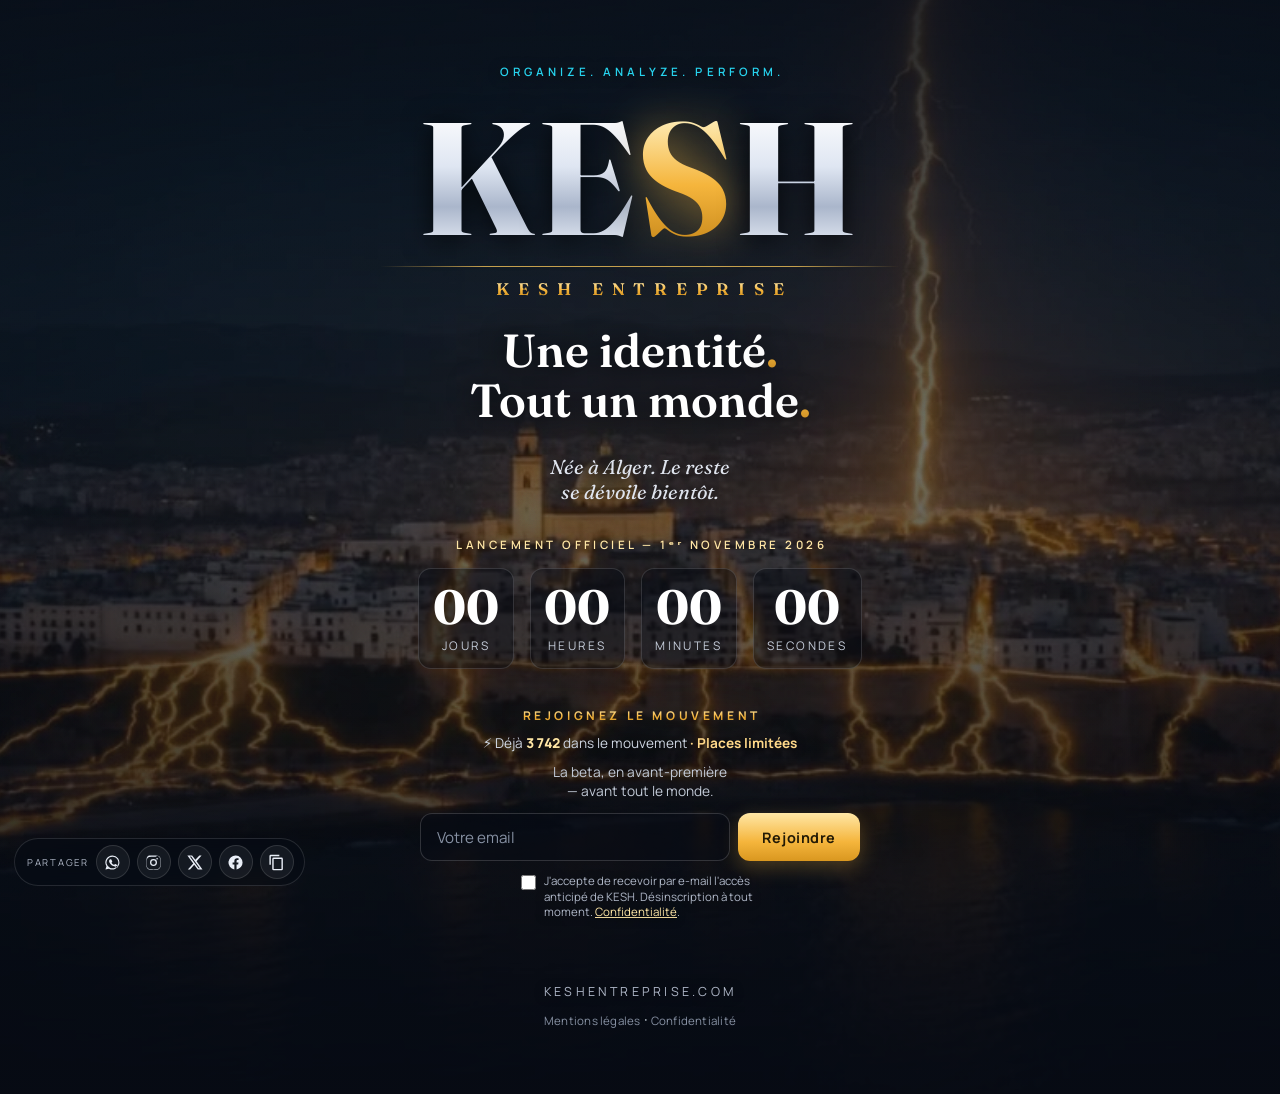
==== commit 3297b43c: "feat(teaser): RGPD (consentement + minimisation email-seul) + vidéo hero allégée + guide comptes - f" ====
--- a/index.html
+++ b/index.html
@@ -96,6 +96,10 @@
   .join-msg{min-height:1.1em;font-size:.82rem;letter-spacing:.01em;color:#aeb6c6;transition:color .2s;text-shadow:0 1px 8px rgba(0,0,0,.6)}
   .join-msg.ok{color:var(--gold-hot)}
   .join-msg.err{color:#ff8a9c}
+  .wl-consent{display:flex;gap:8px;align-items:flex-start;max-width:34ch;margin:.15rem auto 0;font-size:.72rem;line-height:1.35;color:#aeb6c6;text-align:left;text-shadow:0 1px 8px rgba(0,0,0,.6)}
+  .wl-consent input{margin-top:2px;width:15px;height:15px;flex:none;accent-color:#f5b53c}
+  .wl-consent a{color:#ffe7a6}
+  .join.done .wl-consent{display:none}
   .join.done .join-form{display:none}
   .join.done .join-sub{display:none}
   .join-count{font-size:clamp(.72rem,1.6vw,.85rem);color:#cdd5e2;text-shadow:0 1px 8px rgba(0,0,0,.6)}
@@ -190,6 +194,7 @@
           <input class="join-input" id="wlemail" type="email" name="email" inputmode="email" autocomplete="email" spellcheck="false" placeholder="Votre email" aria-label="Votre email" required>
           <button class="join-btn" id="wlbtn" type="submit">Rejoindre</button>
         </form>
+        <label class="wl-consent"><input type="checkbox" id="wlconsent"><span>J'accepte de recevoir par e‑mail l'accès anticipé de KESH. Désinscription à tout moment. <a href="/confidentialite.html">Confidentialité</a>.</span></label>
         <p class="join-msg" id="wlmsg" role="status" aria-live="polite"></p>
       </section>
 
@@ -271,6 +276,7 @@
         if (sent) return;
         var email = (input.value || "").trim().toLowerCase();
         if (!reEmail.test(email) || email.length > 320){ say("Email invalide.", "err"); input.focus(); return; }
+        if (!document.getElementById("wlconsent").checked){ say("Coche la case pour continuer.", "err"); return; }
         btn.disabled = true; say("Un instant…", "");
         fetch(SB_URL + "/rest/v1/teaser_waitlist", {
           method: "POST",
@@ -280,11 +286,7 @@
             "Content-Type": "application/json",
             "Prefer": "return=minimal"
           },
-          body: JSON.stringify({
-            email: email, source: "teaser",
-            user_agent: (navigator.userAgent || "").slice(0, 300),
-            referrer: (document.referrer || "").slice(0, 300)
-          })
+          body: JSON.stringify({ email: email, source: "teaser" })
         }).then(function(r){
           if (r.ok || r.status === 409){
             sent = true; join.classList.add("done");
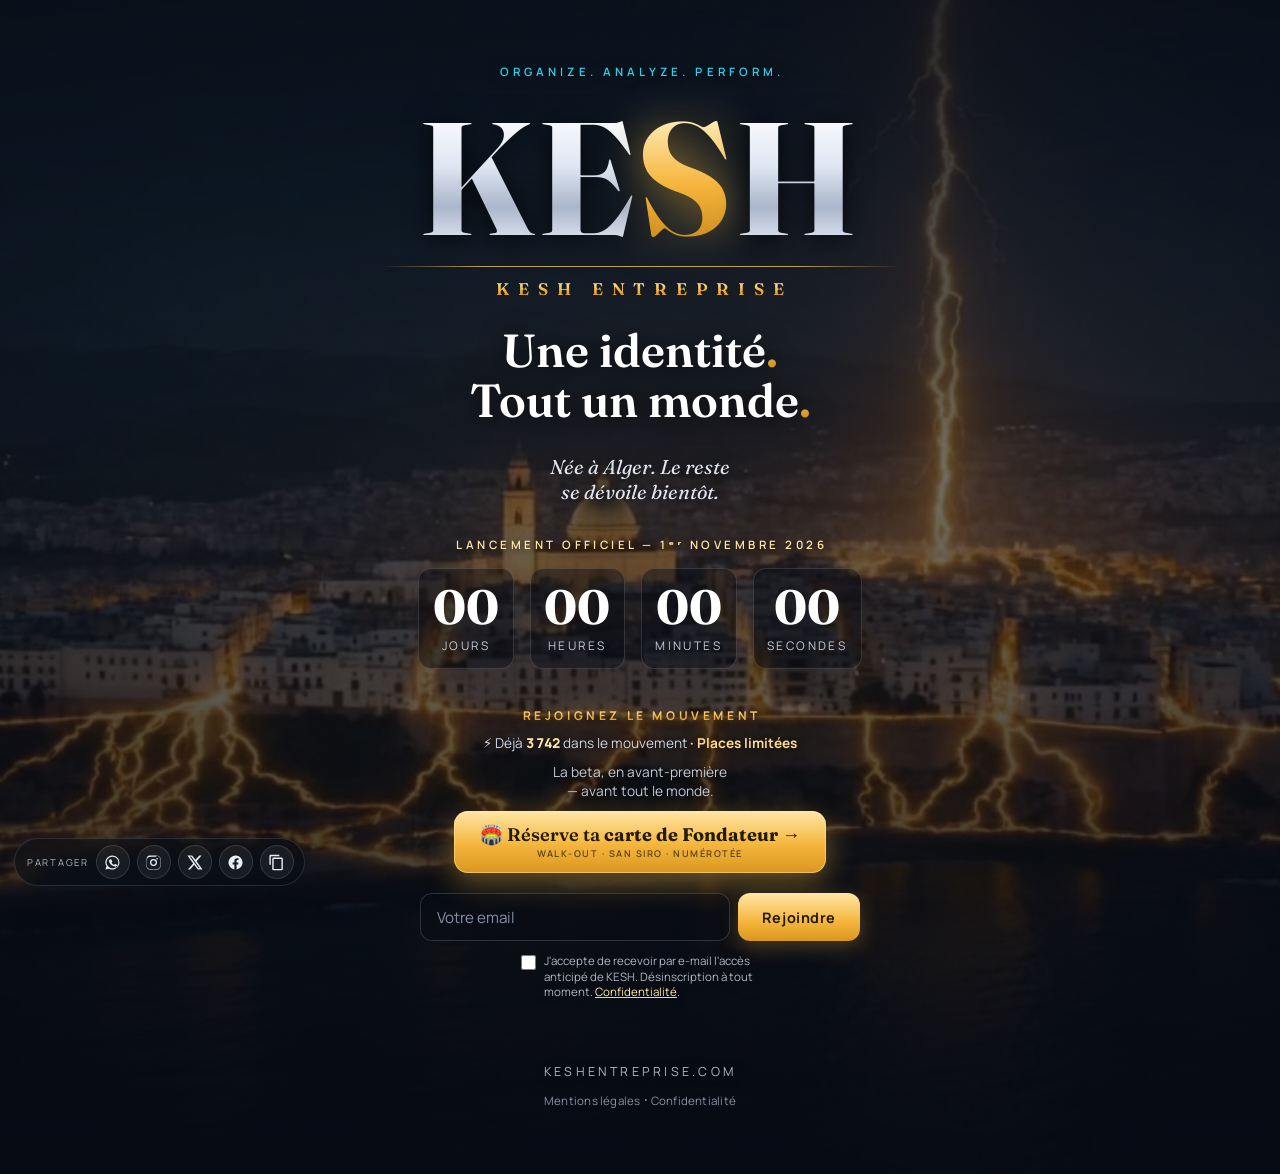
==== commit 022a302c: "feat(teaser): D1 — gros bouton hero « Réserve ta carte de Fondateur » -> /carte.html Co-Authored-By:" ====
--- a/index.html
+++ b/index.html
@@ -100,6 +100,15 @@
   .wl-consent input{margin-top:2px;width:15px;height:15px;flex:none;accent-color:#f5b53c}
   .wl-consent a{color:#ffe7a6}
   .join.done .wl-consent{display:none}
+  .carte-cta{display:inline-flex;flex-direction:column;align-items:center;gap:1px;margin:.1rem auto .4rem;padding:.8rem 1.6rem;border-radius:14px;text-decoration:none;color:#231a05;
+    background:linear-gradient(180deg,#ffe7a6,#f5b53c 55%,#d9971f);box-shadow:0 10px 30px rgba(245,181,60,.42),inset 0 0 0 1px rgba(255,231,166,.5);
+    transition:transform .15s ease,box-shadow .2s;animation:ctaPulse 2.4s ease-in-out infinite}
+  .carte-cta .t{font-family:"Fraunces",Georgia,serif;font-weight:600;font-size:clamp(.98rem,2.6vw,1.14rem)}
+  .carte-cta .t b{font-weight:700}
+  .carte-cta .u{font-family:"Manrope",sans-serif;font-weight:600;font-size:.58rem;letter-spacing:.16em;text-transform:uppercase;opacity:.72}
+  .carte-cta:hover{transform:translateY(-2px);box-shadow:0 14px 40px rgba(245,181,60,.6)}
+  @keyframes ctaPulse{0%,100%{box-shadow:0 10px 30px rgba(245,181,60,.42),inset 0 0 0 1px rgba(255,231,166,.5)}50%{box-shadow:0 12px 46px rgba(245,181,60,.72),inset 0 0 0 1px rgba(255,231,166,.7)}}
+  @media (prefers-reduced-motion:reduce){.carte-cta{animation:none}}
   .join.done .join-form{display:none}
   .join.done .join-sub{display:none}
   .join-count{font-size:clamp(.72rem,1.6vw,.85rem);color:#cdd5e2;text-shadow:0 1px 8px rgba(0,0,0,.6)}
@@ -190,6 +199,7 @@
         <p class="join-label">Rejoignez le mouvement</p>
         <p class="join-count">⚡ Déjà <span id="wlcount">1&nbsp;240</span> dans le mouvement <span class="lim">· Places limitées</span></p>
         <p class="join-sub">La beta, en avant-première — avant tout le monde.</p>
+        <a class="carte-cta" href="/carte.html"><span class="t">🏟️ Réserve ta <b>carte de Fondateur</b> →</span><span class="u">Walk-out · San Siro · numérotée</span></a>
         <form class="join-form" id="wlform" novalidate>
           <input class="join-input" id="wlemail" type="email" name="email" inputmode="email" autocomplete="email" spellcheck="false" placeholder="Votre email" aria-label="Votre email" required>
           <button class="join-btn" id="wlbtn" type="submit">Rejoindre</button>
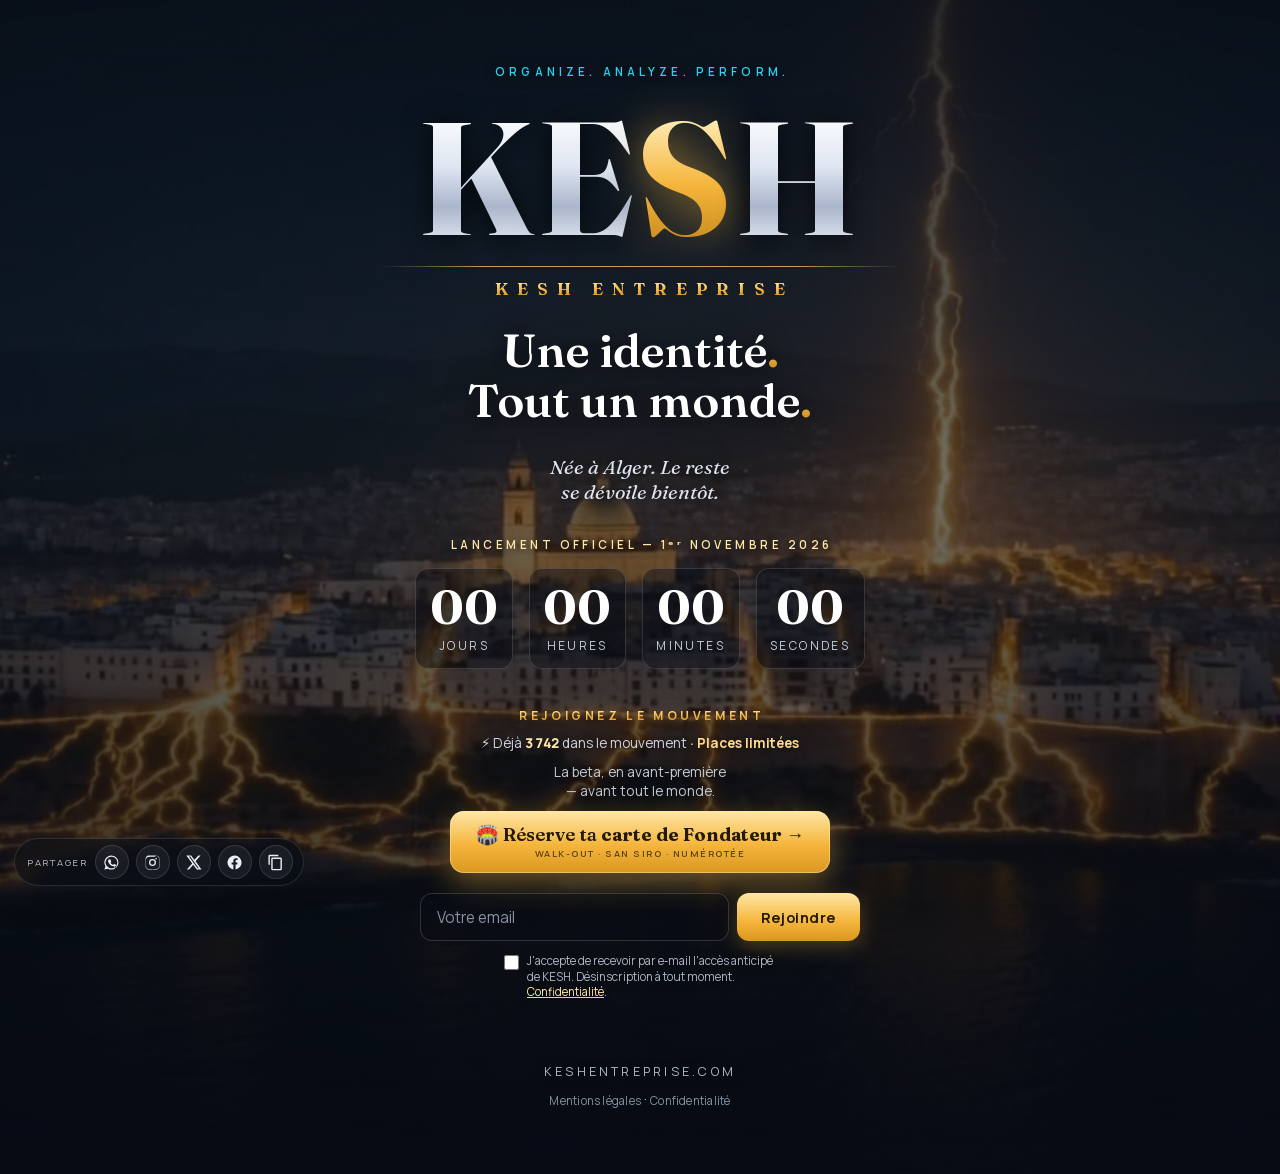
==== commit feaee724: "perf+rgpd: D4 — auto-héberger les polices (retire Google Fonts) - 19 woff2 latin (Fraunces/Manrope/A" ====
--- a/index.html
+++ b/index.html
@@ -25,9 +25,7 @@
 <link rel="canonical" href="https://keshentreprise.com/">
 <link rel="icon" href="/favicon.svg" type="image/svg+xml">
 <link rel="icon" href="/favicon.svg" sizes="any">
-<link rel="preconnect" href="https://fonts.googleapis.com">
-<link rel="preconnect" href="https://fonts.gstatic.com" crossorigin>
-<link href="https://fonts.googleapis.com/css2?family=Fraunces:ital,opsz,wght@0,9..144,400;0,9..144,600;0,9..144,700;1,9..144,400&family=Manrope:wght@400;500;600;700;800&display=swap" rel="stylesheet">
+<link rel="stylesheet" href="/fonts.css">
 <style>
   :root{
     --navy:#070b14; --text:#fff; --body:#c7d0db; --cyan:#27d3ee; --gold:#c6a14f; --gold-hot:#ffe7a6;
--- a/fonts.css
+++ b/fonts.css
@@ -0,0 +1,20 @@
+/* KESH — polices auto-hébergées (latin). Remplace Google Fonts (RGPD + perf). */
+@font-face{font-family:'Anton';font-style:normal;font-weight:400;font-display:swap;src:url(/assets/fonts/anton-400-normal-latin.woff2) format('woff2')}
+@font-face{font-family:'Barlow Condensed';font-style:normal;font-weight:500;font-display:swap;src:url(/assets/fonts/barlow-condensed-500-normal-latin.woff2) format('woff2')}
+@font-face{font-family:'Barlow Condensed';font-style:normal;font-weight:600;font-display:swap;src:url(/assets/fonts/barlow-condensed-600-normal-latin.woff2) format('woff2')}
+@font-face{font-family:'Barlow Condensed';font-style:normal;font-weight:700;font-display:swap;src:url(/assets/fonts/barlow-condensed-700-normal-latin.woff2) format('woff2')}
+@font-face{font-family:'Barlow Condensed';font-style:normal;font-weight:800;font-display:swap;src:url(/assets/fonts/barlow-condensed-800-normal-latin.woff2) format('woff2')}
+@font-face{font-family:'Fraunces';font-style:italic;font-weight:400;font-display:swap;src:url(/assets/fonts/fraunces-400-italic-latin.woff2) format('woff2')}
+@font-face{font-family:'Fraunces';font-style:normal;font-weight:400;font-display:swap;src:url(/assets/fonts/fraunces-400-normal-latin.woff2) format('woff2')}
+@font-face{font-family:'Fraunces';font-style:normal;font-weight:600;font-display:swap;src:url(/assets/fonts/fraunces-600-normal-latin.woff2) format('woff2')}
+@font-face{font-family:'Fraunces';font-style:normal;font-weight:700;font-display:swap;src:url(/assets/fonts/fraunces-700-normal-latin.woff2) format('woff2')}
+@font-face{font-family:'Inter';font-style:normal;font-weight:400;font-display:swap;src:url(/assets/fonts/inter-400-normal-latin.woff2) format('woff2')}
+@font-face{font-family:'Inter';font-style:normal;font-weight:500;font-display:swap;src:url(/assets/fonts/inter-500-normal-latin.woff2) format('woff2')}
+@font-face{font-family:'Inter';font-style:normal;font-weight:600;font-display:swap;src:url(/assets/fonts/inter-600-normal-latin.woff2) format('woff2')}
+@font-face{font-family:'JetBrains Mono';font-style:normal;font-weight:500;font-display:swap;src:url(/assets/fonts/jetbrains-mono-500-normal-latin.woff2) format('woff2')}
+@font-face{font-family:'JetBrains Mono';font-style:normal;font-weight:700;font-display:swap;src:url(/assets/fonts/jetbrains-mono-700-normal-latin.woff2) format('woff2')}
+@font-face{font-family:'Manrope';font-style:normal;font-weight:400;font-display:swap;src:url(/assets/fonts/manrope-400-normal-latin.woff2) format('woff2')}
+@font-face{font-family:'Manrope';font-style:normal;font-weight:500;font-display:swap;src:url(/assets/fonts/manrope-500-normal-latin.woff2) format('woff2')}
+@font-face{font-family:'Manrope';font-style:normal;font-weight:600;font-display:swap;src:url(/assets/fonts/manrope-600-normal-latin.woff2) format('woff2')}
+@font-face{font-family:'Manrope';font-style:normal;font-weight:700;font-display:swap;src:url(/assets/fonts/manrope-700-normal-latin.woff2) format('woff2')}
+@font-face{font-family:'Manrope';font-style:normal;font-weight:800;font-display:swap;src:url(/assets/fonts/manrope-800-normal-latin.woff2) format('woff2')}
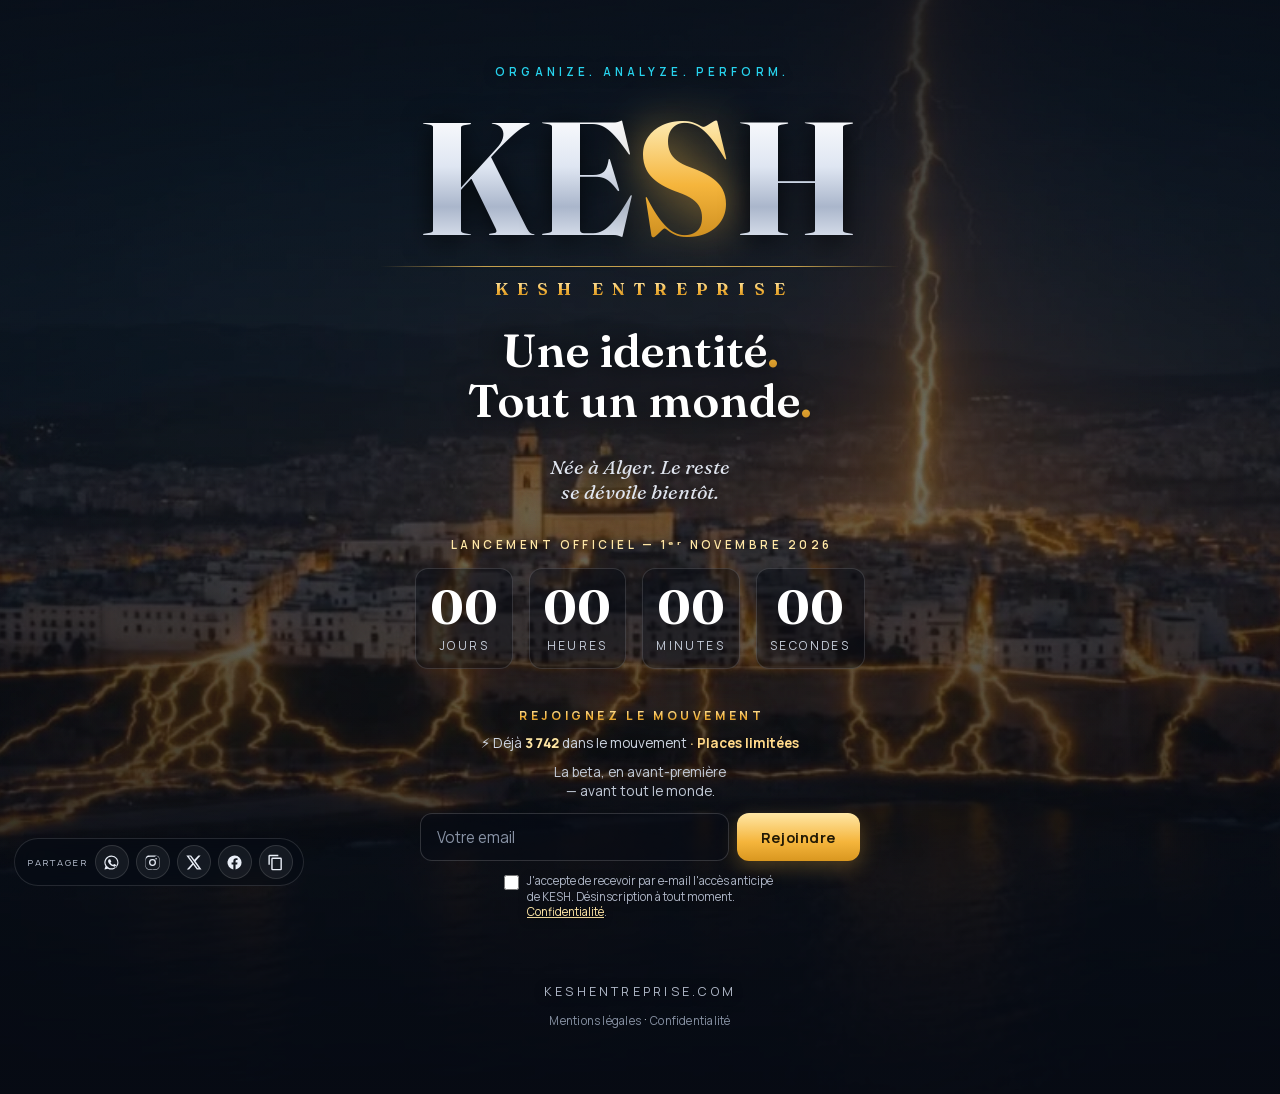
==== commit 5ae00c9b: "revert(teaser): retire le bouton carte du hero — pas encore prêt à déployer Cobra veut finir carte.h" ====
--- a/index.html
+++ b/index.html
@@ -98,15 +98,6 @@
   .wl-consent input{margin-top:2px;width:15px;height:15px;flex:none;accent-color:#f5b53c}
   .wl-consent a{color:#ffe7a6}
   .join.done .wl-consent{display:none}
-  .carte-cta{display:inline-flex;flex-direction:column;align-items:center;gap:1px;margin:.1rem auto .4rem;padding:.8rem 1.6rem;border-radius:14px;text-decoration:none;color:#231a05;
-    background:linear-gradient(180deg,#ffe7a6,#f5b53c 55%,#d9971f);box-shadow:0 10px 30px rgba(245,181,60,.42),inset 0 0 0 1px rgba(255,231,166,.5);
-    transition:transform .15s ease,box-shadow .2s;animation:ctaPulse 2.4s ease-in-out infinite}
-  .carte-cta .t{font-family:"Fraunces",Georgia,serif;font-weight:600;font-size:clamp(.98rem,2.6vw,1.14rem)}
-  .carte-cta .t b{font-weight:700}
-  .carte-cta .u{font-family:"Manrope",sans-serif;font-weight:600;font-size:.58rem;letter-spacing:.16em;text-transform:uppercase;opacity:.72}
-  .carte-cta:hover{transform:translateY(-2px);box-shadow:0 14px 40px rgba(245,181,60,.6)}
-  @keyframes ctaPulse{0%,100%{box-shadow:0 10px 30px rgba(245,181,60,.42),inset 0 0 0 1px rgba(255,231,166,.5)}50%{box-shadow:0 12px 46px rgba(245,181,60,.72),inset 0 0 0 1px rgba(255,231,166,.7)}}
-  @media (prefers-reduced-motion:reduce){.carte-cta{animation:none}}
   .join.done .join-form{display:none}
   .join.done .join-sub{display:none}
   .join-count{font-size:clamp(.72rem,1.6vw,.85rem);color:#cdd5e2;text-shadow:0 1px 8px rgba(0,0,0,.6)}
@@ -197,7 +188,6 @@
         <p class="join-label">Rejoignez le mouvement</p>
         <p class="join-count">⚡ Déjà <span id="wlcount">1&nbsp;240</span> dans le mouvement <span class="lim">· Places limitées</span></p>
         <p class="join-sub">La beta, en avant-première — avant tout le monde.</p>
-        <a class="carte-cta" href="/carte.html"><span class="t">🏟️ Réserve ta <b>carte de Fondateur</b> →</span><span class="u">Walk-out · San Siro · numérotée</span></a>
         <form class="join-form" id="wlform" novalidate>
           <input class="join-input" id="wlemail" type="email" name="email" inputmode="email" autocomplete="email" spellcheck="false" placeholder="Votre email" aria-label="Votre email" required>
           <button class="join-btn" id="wlbtn" type="submit">Rejoindre</button>
